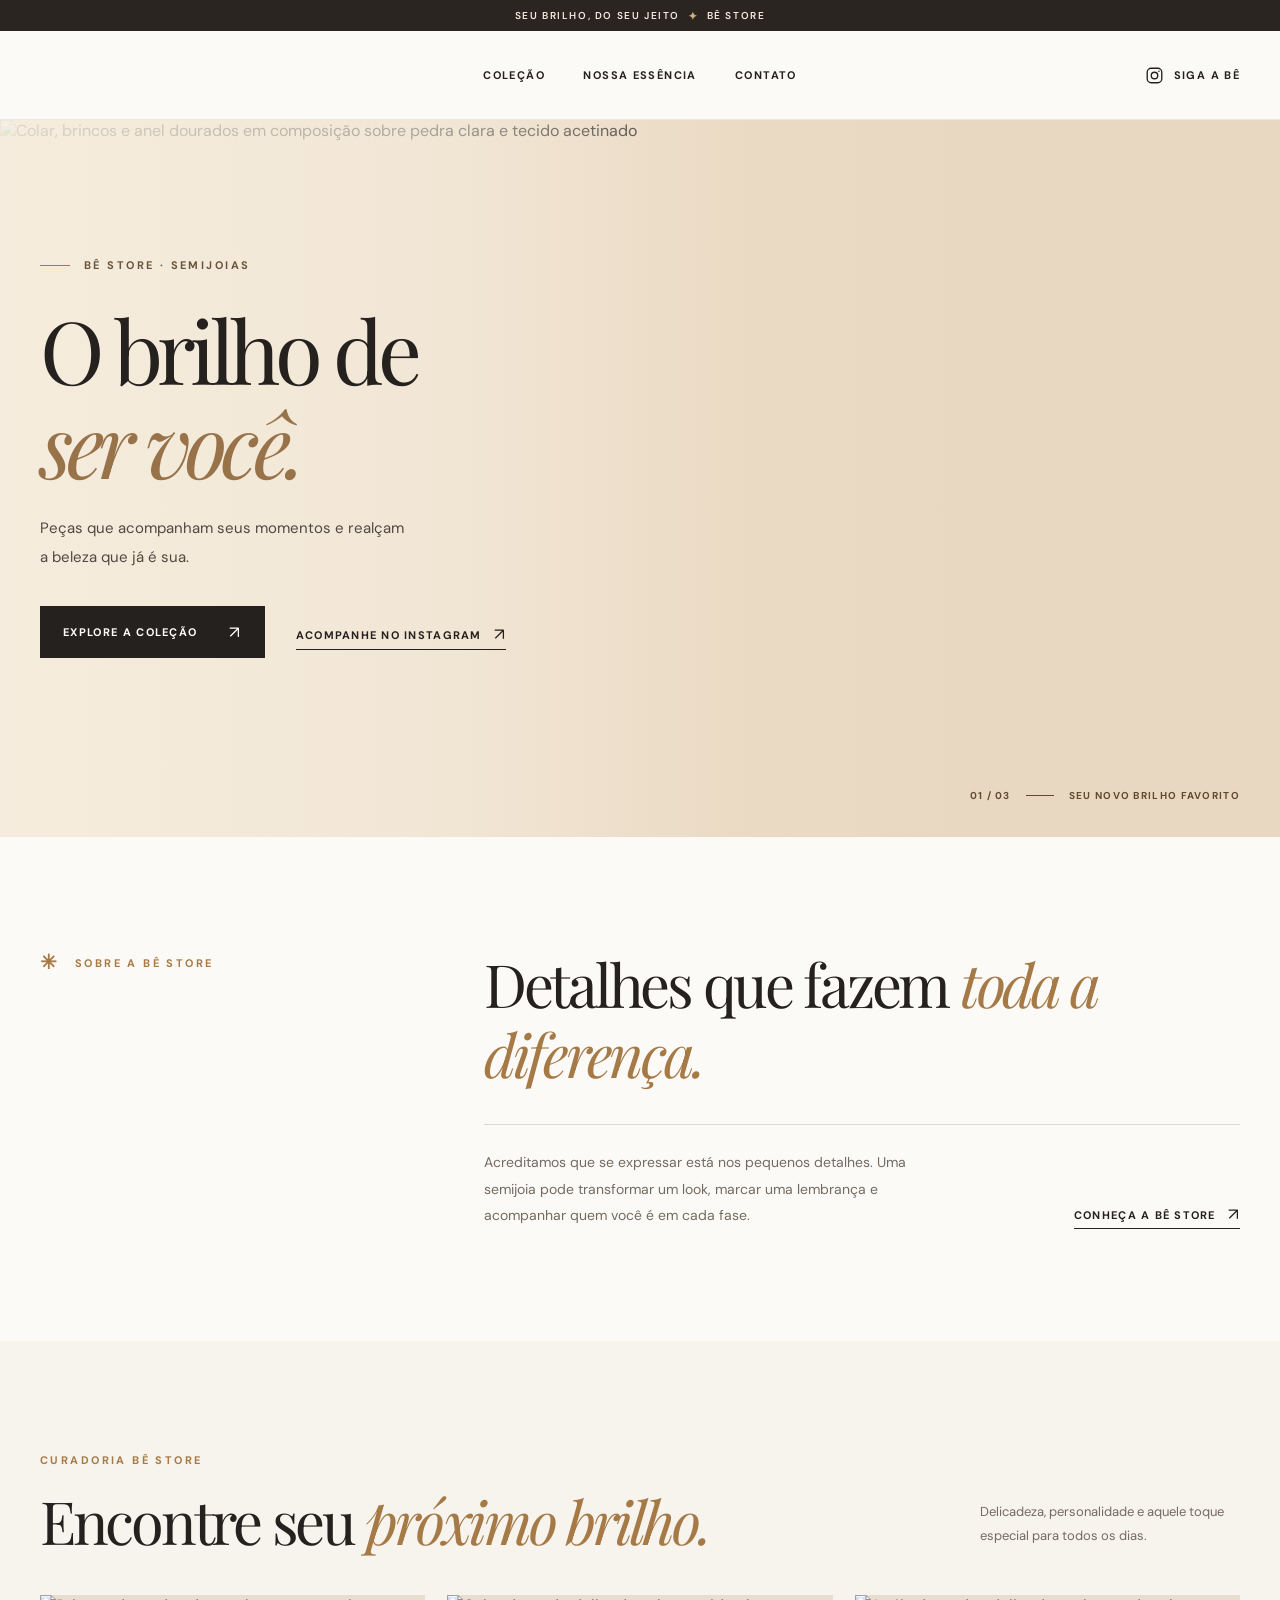
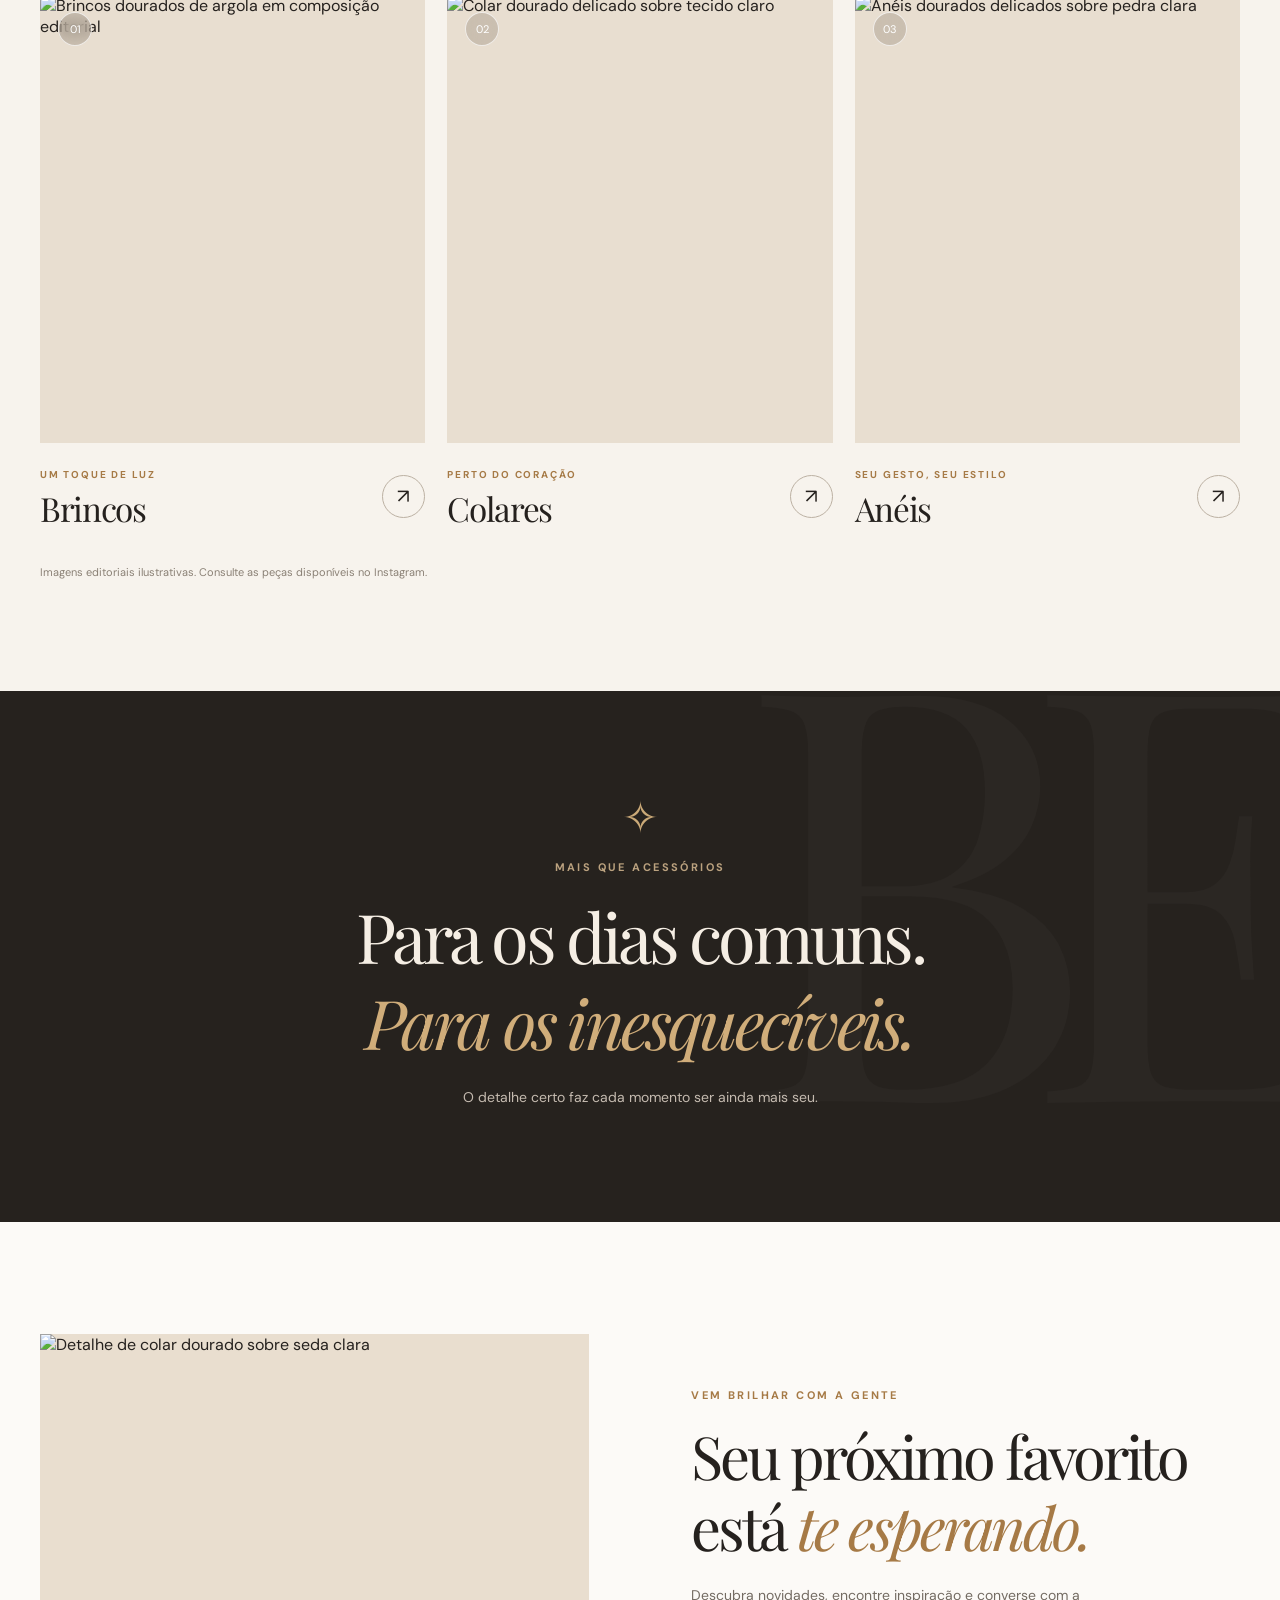
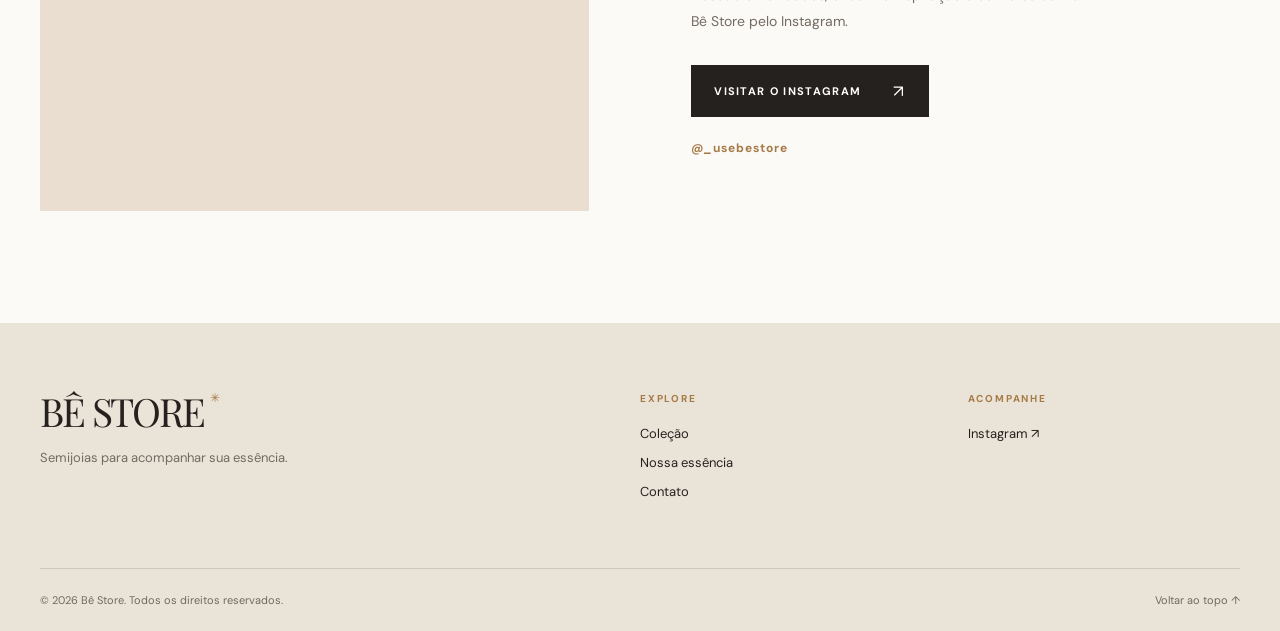
==== index.html @ 32f381be "Add files via upload" ====
<!doctype html>
<html lang="pt-BR">
  <head>
    <meta charset="UTF-8" />
    <meta name="viewport" content="width=device-width, initial-scale=1, viewport-fit=cover" />
    <meta name="theme-color" content="#f7f3ed" />
    <meta name="description" content="Bê Store: semijoias para acompanhar sua essência, todos os dias. Conheça a marca e descubra as novidades no Instagram." />
    <meta property="og:title" content="Bê Store | Semijoias para ser você" />
    <meta property="og:description" content="Peças para iluminar o que você tem de mais bonito: sua própria essência." />
    <meta property="og:type" content="website" />
    <meta property="og:image" content="assets/hero-joias.webp" />
    <link rel="icon" href="assets/favicon.svg" type="image/svg+xml" />
    <link rel="preconnect" href="https://fonts.googleapis.com" />
    <link rel="preconnect" href="https://fonts.gstatic.com" crossorigin />
    <link href="https://fonts.googleapis.com/css2?family=DM+Sans:wght@400;500;600;700&family=Playfair+Display:ital,wght@0,400;0,500;1,400&display=swap" rel="stylesheet" />
    <link rel="stylesheet" href="styles.css" />
    <title>Bê Store | Semijoias</title>
  </head>
  <body>
    <a class="skip-link" href="#conteudo">Pular para o conteúdo</a>

    <div class="announcement">Seu brilho, do seu jeito <span aria-hidden="true">✦</span> Bê Store</div>

    <header class="site-header" id="topo">
      <div class="header-inner container">
        <a class="brand" href="#topo" aria-label="Bê Store, voltar ao início">
          <span class="brand-crop"><img src="assets/be-store-logo.png" alt="" width="1050" height="1037" /></span>
        </a>

        <nav class="desktop-nav" aria-label="Navegação principal">
          <a href="#colecao">Coleção</a>
          <a href="#essencia">Nossa essência</a>
          <a href="#contato">Contato</a>
        </nav>

        <a class="header-instagram" href="https://www.instagram.com/_usebestore/" target="_blank" rel="noopener noreferrer" aria-label="Visitar Instagram da Bê Store (abre em outra aba)">
          <svg viewBox="0 0 24 24" fill="none" stroke="currentColor" stroke-width="1.7" aria-hidden="true"><rect x="2.8" y="2.8" width="18.4" height="18.4" rx="5"/><circle cx="12" cy="12" r="4.1"/><circle cx="17.6" cy="6.7" r="1" fill="currentColor" stroke="none"/></svg>
          <span>Siga a Bê</span>
        </a>

        <button class="menu-toggle" type="button" aria-expanded="false" aria-controls="mobile-nav" aria-label="Abrir menu">
          <span></span><span></span>
        </button>
      </div>
      <nav class="mobile-nav" id="mobile-nav" aria-label="Navegação para celular" hidden>
        <a href="#colecao">Coleção</a>
        <a href="#essencia">Nossa essência</a>
        <a href="#contato">Contato</a>
        <a href="https://www.instagram.com/_usebestore/" target="_blank" rel="noopener noreferrer">Instagram ↗</a>
      </nav>
    </header>

    <main id="conteudo">
      <section class="hero" aria-labelledby="hero-title">
        <img class="hero-image" src="assets/hero-joias.webp" alt="Colar, brincos e anel dourados em composição sobre pedra clara e tecido acetinado" width="1536" height="1024" fetchpriority="high" />
        <div class="hero-shade"></div>
        <div class="hero-content container">
          <p class="eyebrow"><span class="eyebrow-line"></span> Bê Store · Semijoias</p>
          <h1 id="hero-title">O brilho de <em>ser você.</em></h1>
          <p class="hero-copy">Peças que acompanham seus momentos e realçam a beleza que já é sua.</p>
          <div class="hero-actions">
            <a class="button button-dark" href="#colecao">Explore a coleção <span aria-hidden="true">↗</span></a>
            <a class="text-link" href="https://www.instagram.com/_usebestore/" target="_blank" rel="noopener noreferrer">Acompanhe no Instagram <span aria-hidden="true">↗</span></a>
          </div>
        </div>
        <div class="hero-index" aria-hidden="true">01 / 03 <span></span> Seu novo brilho favorito</div>
      </section>

      <section class="intro section-pad" id="essencia" aria-labelledby="intro-title">
        <div class="container intro-grid">
          <div class="section-overline"><span class="tiny-star" aria-hidden="true">✳</span> SOBRE A BÊ STORE</div>
          <div>
            <h2 id="intro-title">Detalhes que fazem <em>toda a diferença.</em></h2>
            <div class="intro-bottom">
              <p>Acreditamos que se expressar está nos pequenos detalhes. Uma semijoia pode transformar um look, marcar uma lembrança e acompanhar quem você é em cada fase.</p>
              <a class="underlined-link" href="https://www.instagram.com/_usebestore/" target="_blank" rel="noopener noreferrer">Conheça a Bê Store <span aria-hidden="true">↗</span></a>
            </div>
          </div>
        </div>
      </section>

      <section class="collections section-pad" id="colecao" aria-labelledby="collections-title">
        <div class="container">
          <div class="section-heading">
            <div>
              <p class="section-overline">CURADORIA BÊ STORE</p>
              <h2 id="collections-title">Encontre seu <em>próximo brilho.</em></h2>
            </div>
            <p>Delicadeza, personalidade e aquele toque especial para todos os dias.</p>
          </div>

          <div class="collection-grid">
            <a class="collection-card" href="https://www.instagram.com/_usebestore/" target="_blank" rel="noopener noreferrer" aria-label="Conhecer brincos da Bê Store no Instagram">
              <div class="card-image-wrap"><img src="assets/brincos.webp" alt="Brincos dourados de argola em composição editorial" width="1024" height="1024" loading="lazy" /><span class="card-number">01</span></div>
              <div class="card-caption"><div><span>UM TOQUE DE LUZ</span><h3>Brincos</h3></div><span class="card-arrow" aria-hidden="true">↗</span></div>
            </a>
            <a class="collection-card" href="https://www.instagram.com/_usebestore/" target="_blank" rel="noopener noreferrer" aria-label="Conhecer colares da Bê Store no Instagram">
              <div class="card-image-wrap"><img src="assets/colares.webp" alt="Colar dourado delicado sobre tecido claro" width="1024" height="1024" loading="lazy" /><span class="card-number">02</span></div>
              <div class="card-caption"><div><span>PERTO DO CORAÇÃO</span><h3>Colares</h3></div><span class="card-arrow" aria-hidden="true">↗</span></div>
            </a>
            <a class="collection-card" href="https://www.instagram.com/_usebestore/" target="_blank" rel="noopener noreferrer" aria-label="Conhecer anéis da Bê Store no Instagram">
              <div class="card-image-wrap"><img src="assets/aneis.webp" alt="Anéis dourados delicados sobre pedra clara" width="1024" height="1024" loading="lazy" /><span class="card-number">03</span></div>
              <div class="card-caption"><div><span>SEU GESTO, SEU ESTILO</span><h3>Anéis</h3></div><span class="card-arrow" aria-hidden="true">↗</span></div>
            </a>
          </div>
          <p class="image-note">Imagens editoriais ilustrativas. Consulte as peças disponíveis no Instagram.</p>
        </div>
      </section>

      <section class="manifesto" aria-labelledby="manifesto-title">
        <div class="manifesto-decoration" aria-hidden="true">BÊ</div>
        <div class="container manifesto-inner">
          <span class="manifesto-star" aria-hidden="true">✧</span>
          <p class="section-overline">MAIS QUE ACESSÓRIOS</p>
          <h2 id="manifesto-title">Para os dias comuns.<br /><em>Para os inesquecíveis.</em></h2>
          <p>O detalhe certo faz cada momento ser ainda mais seu.</p>
        </div>
      </section>

      <section class="contact section-pad" id="contato" aria-labelledby="contact-title">
        <div class="container contact-grid">
          <div class="contact-photo"><img src="assets/colares.webp" alt="Detalhe de colar dourado sobre seda clara" width="1024" height="1024" loading="lazy" /></div>
          <div class="contact-content">
            <p class="section-overline">VEM BRILHAR COM A GENTE</p>
            <h2 id="contact-title">Seu próximo favorito está <em>te esperando.</em></h2>
            <p>Descubra novidades, encontre inspiração e converse com a Bê Store pelo Instagram.</p>
            <a class="button button-dark" href="https://www.instagram.com/_usebestore/" target="_blank" rel="noopener noreferrer">Visitar o Instagram <span aria-hidden="true">↗</span></a>
            <span class="instagram-handle">@_usebestore</span>
          </div>
        </div>
      </section>
    </main>

    <footer class="footer">
      <div class="container footer-main">
        <div>
          <a class="footer-wordmark" href="#topo">BÊ STORE<span aria-hidden="true">✳</span></a>
          <p>Semijoias para acompanhar sua essência.</p>
        </div>
        <div class="footer-links"><span>EXPLORE</span><a href="#colecao">Coleção</a><a href="#essencia">Nossa essência</a><a href="#contato">Contato</a></div>
        <div class="footer-links"><span>ACOMPANHE</span><a href="https://www.instagram.com/_usebestore/" target="_blank" rel="noopener noreferrer">Instagram ↗</a></div>
      </div>
      <div class="container footer-bottom"><span>© <span id="year">2026</span> Bê Store. Todos os direitos reservados.</span><a href="#topo">Voltar ao topo ↑</a></div>
    </footer>

    <script src="script.js" defer></script>
  </body>
</html>
---- styles.css ----
:root {
  --ink: #25211e;
  --muted: #736b62;
  --gold: #a67a46;
  --cream: #f7f3ed;
  --ivory: #fcfaf7;
  --line: #ded7cc;
  --ease-out: cubic-bezier(0.23, 1, 0.32, 1);
}

*, *::before, *::after { box-sizing: border-box; }
html { scroll-behavior: smooth; scroll-padding-top: 80px; }
body { margin: 0; min-width: 320px; color: var(--ink); background: var(--ivory); font-family: "DM Sans", Arial, sans-serif; -webkit-font-smoothing: antialiased; }
img { display: block; max-width: 100%; }
a { color: inherit; text-decoration: none; }
button { font: inherit; }
button, a { -webkit-tap-highlight-color: transparent; }
button:focus-visible, a:focus-visible { outline: 2px solid var(--gold); outline-offset: 4px; }
::selection { background: #d9bd95; color: var(--ink); }
.container { width: min(100% - 80px, 1360px); margin-inline: auto; }
.section-pad { padding-block: 112px; }
.skip-link { position: absolute; z-index: 100; top: -60px; left: 12px; padding: 12px 16px; background: var(--ink); color: white; }
.skip-link:focus { top: 12px; }

.announcement { min-height: 31px; display: flex; align-items: center; justify-content: center; gap: 8px; background: #2a2520; color: #f4ebdf; font-size: 10px; font-weight: 600; letter-spacing: .16em; text-transform: uppercase; text-align: center; padding: 6px 12px; }
.announcement span { color: #d1ad7b; font-size: 11px; }
.site-header { position: relative; z-index: 20; background: rgba(252, 250, 247, .97); border-bottom: 1px solid rgba(82, 69, 55, .1); }
.header-inner { height: 88px; display: grid; grid-template-columns: 1fr auto 1fr; align-items: center; gap: 24px; }
.brand { width: 171px; height: 76px; overflow: hidden; display: block; position: relative; }
.brand-crop { position: absolute; width: 171px; height: 76px; inset: 0; overflow: hidden; }
.brand-crop img { position: absolute; max-width: none; width: 210px; height: auto; left: -20px; top: -65px; }
.desktop-nav { display: flex; align-items: center; gap: clamp(26px, 3vw, 48px); }
.desktop-nav a, .header-instagram { font-size: 11px; font-weight: 700; letter-spacing: .125em; text-transform: uppercase; }
.desktop-nav a { position: relative; padding-block: 14px; }
.desktop-nav a::after { content: ""; position: absolute; left: 0; right: 100%; bottom: 8px; height: 1px; background: var(--gold); transition: right 220ms var(--ease-out); }
.desktop-nav a:hover::after, .desktop-nav a:focus-visible::after { right: 0; }
.header-instagram { display: inline-flex; justify-self: end; align-items: center; gap: 10px; transition: color 180ms ease; }
.header-instagram:hover { color: var(--gold); }
.header-instagram svg { width: 19px; height: 19px; }
.menu-toggle, .mobile-nav { display: none; }

.hero { position: relative; min-height: min(690px, 74vw); min-height: clamp(580px, 56vw, 760px); overflow: hidden; display: flex; align-items: center; background: #e9d8c1; }
.hero-image, .hero-shade { position: absolute; inset: 0; width: 100%; height: 100%; }
.hero-image { object-fit: cover; object-position: center 54%; }
.hero-shade { background: linear-gradient(90deg, rgba(247, 239, 225, .88) 0%, rgba(247, 239, 225, .66) 32%, rgba(247, 239, 225, .08) 59%, transparent 78%); }
.hero-content { position: relative; z-index: 1; padding-block: 60px 100px; }
.eyebrow, .section-overline { font-size: 11px; font-weight: 700; letter-spacing: .22em; text-transform: uppercase; }
.eyebrow { display: flex; align-items: center; gap: 14px; margin: 0 0 30px; color: #69543c; }
.eyebrow-line { width: 30px; height: 1px; background: var(--gold); }
h1, h2, h3, p { margin-top: 0; }
h1, h2, h3 { font-family: "Playfair Display", Georgia, serif; font-weight: 400; }
h1 em, h2 em { font-weight: 400; }
.hero h1 { max-width: 650px; font-size: clamp(64px, 6.8vw, 106px); letter-spacing: -.068em; line-height: 1.08; margin-bottom: 24px; }
.hero h1 em { display: block; color: #987349; }
.hero-copy { max-width: 370px; color: #514840; font-size: 15px; line-height: 1.9; margin-bottom: 35px; }
.hero-actions { display: flex; flex-wrap: wrap; align-items: center; gap: 31px; }
.button { min-height: 52px; display: inline-flex; align-items: center; justify-content: center; gap: 32px; padding: 0 23px; font-size: 11px; font-weight: 700; letter-spacing: .12em; text-transform: uppercase; transition: transform 160ms var(--ease-out), background-color 180ms ease, color 180ms ease; }
.button:active, .menu-toggle:active, .card-arrow:active { transform: scale(.97); }
.button-dark { background: var(--ink); color: white; }
.button-dark:hover { background: #513e2c; }
.button span, .text-link span, .underlined-link span { font-size: 17px; font-weight: 400; line-height: 1; }
.text-link, .underlined-link { display: inline-flex; align-items: center; gap: 12px; font-size: 11px; font-weight: 700; letter-spacing: .115em; text-transform: uppercase; }
.text-link { border-bottom: 1px solid var(--ink); padding-block: 12px 6px; }
.text-link:hover, .underlined-link:hover { color: var(--gold); }
.hero-index { position: absolute; bottom: 35px; right: max(40px, calc((100vw - 1360px)/2)); display: flex; align-items: center; gap: 15px; color: #62492f; font-size: 10px; font-weight: 700; letter-spacing: .13em; text-transform: uppercase; }
.hero-index span { width: 28px; height: 1px; background: currentColor; }

.intro { background: var(--ivory); }
.intro-grid { display: grid; grid-template-columns: 32% 1fr; gap: 5%; }
.section-overline { color: var(--gold); margin-bottom: 19px; }
.tiny-star { font-size: 20px; vertical-align: -2px; margin-right: 10px; }
.intro h2, .section-heading h2, .contact h2 { font-size: clamp(45px, 4.65vw, 72px); letter-spacing: -.055em; line-height: 1.18; }
.intro h2 { max-width: 750px; margin-bottom: 35px; }
.intro h2 em, .section-heading h2 em, .contact h2 em { color: var(--gold); }
.intro-bottom { display: flex; align-items: end; justify-content: space-between; gap: 44px; border-top: 1px solid var(--line); padding-top: 24px; }
.intro-bottom p { color: var(--muted); max-width: 450px; line-height: 1.9; font-size: 14px; margin: 0; }
.underlined-link { flex: none; padding-bottom: 5px; border-bottom: 1px solid currentColor; }

.collections { background: var(--cream); }
.section-heading { display: flex; align-items: end; justify-content: space-between; gap: 50px; margin-bottom: 39px; }
.section-heading h2 { margin-bottom: 0; }
.section-heading > p { max-width: 260px; margin-bottom: 9px; color: var(--muted); font-size: 13px; line-height: 1.8; }
.collection-grid { display: grid; grid-template-columns: repeat(3, minmax(0, 1fr)); gap: 22px; }
.collection-card { min-width: 0; }
.card-image-wrap { position: relative; overflow: hidden; aspect-ratio: .86; background: #e8ded0; }
.card-image-wrap img { width: 100%; height: 100%; object-fit: cover; transition: transform 650ms var(--ease-out); }
.collection-card:hover .card-image-wrap img { transform: scale(1.045); }
.card-number { position: absolute; top: 17px; left: 18px; display: grid; place-items: center; width: 34px; height: 34px; border: 1px solid rgba(255,255,255,.7); border-radius: 50%; color: #fff; background: rgba(67,50,34,.18); backdrop-filter: blur(8px); font-size: 11px; }
.card-caption { display: flex; justify-content: space-between; align-items: center; gap: 18px; padding-top: 19px; }
.card-caption div > span { color: var(--gold); font-size: 10px; font-weight: 700; letter-spacing: .18em; }
.card-caption h3 { font-size: clamp(29px, 2.6vw, 40px); letter-spacing: -.04em; margin: 3px 0 0; }
.card-arrow { display: grid; place-items: center; flex: none; width: 43px; height: 43px; border: 1px solid #bcb1a3; border-radius: 50%; font-size: 20px; transition: transform 160ms var(--ease-out), background-color 180ms ease, color 180ms ease; }
.collection-card:hover .card-arrow { background: var(--ink); color: white; transform: translate(2px, -2px); }
.image-note { color: #8a8075; font-size: 11px; margin: 35px 0 0; }

.manifesto { position: relative; overflow: hidden; background: #26221e; color: #f5eee4; text-align: center; }
.manifesto-inner { position: relative; z-index: 1; padding-block: 106px 111px; }
.manifesto-decoration { position: absolute; top: -115px; right: -25px; font-family: "Playfair Display", Georgia, serif; font-size: min(45vw, 640px); letter-spacing: -.12em; line-height: 1; color: rgba(255,255,255,.025); pointer-events: none; }
.manifesto-star { display: block; margin-bottom: 19px; color: #cbaa78; font-size: 44px; font-family: Georgia, serif; line-height: 1; }
.manifesto .section-overline { color: #bba27f; }
.manifesto h2 { font-size: clamp(43px, 5.35vw, 78px); line-height: 1.25; letter-spacing: -.055em; margin: 0 auto 21px; }
.manifesto h2 em { color: #d0ad7a; }
.manifesto-inner > p:last-child { color: #c5bbb0; font-size: 14px; line-height: 1.8; margin-bottom: 0; }

.contact { background: var(--ivory); }
.contact-grid { display: grid; grid-template-columns: 1fr 1fr; align-items: center; gap: clamp(55px, 8vw, 145px); }
.contact-photo { aspect-ratio: 1.15; overflow: hidden; background: #e9decf; }
.contact-photo img { width: 100%; height: 100%; object-fit: cover; }
.contact h2 { max-width: 560px; margin-bottom: 20px; }
.contact-content > p:not(.section-overline) { max-width: 395px; margin-bottom: 30px; color: var(--muted); font-size: 14px; line-height: 1.9; }
.contact-content .button { margin-bottom: 23px; }
.instagram-handle { display: block; color: var(--gold); font-size: 12px; font-weight: 700; letter-spacing: .08em; }

.footer { background: #eae3d8; }
.footer-main { display: grid; grid-template-columns: 2fr 1fr 1fr; gap: 55px; padding-block: 69px 68px; }
.footer-wordmark { display: inline-flex; align-items: start; gap: 6px; font-family: "Playfair Display", Georgia, serif; font-size: 39px; letter-spacing: -.055em; line-height: 1; }
.footer-wordmark span { color: var(--gold); font-family: Arial, sans-serif; font-size: 12px; }
.footer-main p { margin: 17px 0 0; color: var(--muted); font-size: 13px; }
.footer-links { display: flex; flex-direction: column; align-items: start; gap: 12px; font-size: 13px; }
.footer-links span { margin-bottom: 8px; color: var(--gold); font-size: 10px; font-weight: 700; letter-spacing: .18em; }
.footer-links a:hover, .footer-bottom a:hover { color: var(--gold); }
.footer-bottom { display: flex; justify-content: space-between; align-items: center; gap: 20px; min-height: 63px; border-top: 1px solid #d2c8ba; color: #71695f; font-size: 11px; }

@media (max-width: 960px) {
  .container { width: min(100% - 52px, 1360px); }
  .header-inner { grid-template-columns: auto 1fr auto; }
  .desktop-nav { gap: 22px; }
  .hero h1 { font-size: clamp(62px, 7vw, 80px); }
  .intro-grid { grid-template-columns: 25% 1fr; }
  .intro-bottom { display: block; }
  .intro-bottom .underlined-link { margin-top: 24px; }
  .hero-index { right: 26px; }
}

@media (max-width: 760px) {
  html { scroll-padding-top: 68px; }
  .container { width: min(100% - 36px, 1360px); }
  .section-pad { padding-block: 76px; }
  .announcement { min-height: 28px; font-size: 9px; letter-spacing: .1em; }
  .header-inner { height: 70px; display: flex; justify-content: space-between; }
  .brand { width: 143px; height: 63px; }
  .brand-crop { transform: scale(.82); transform-origin: top left; }
  .desktop-nav, .header-instagram { display: none; }
  .menu-toggle { display: flex; width: 44px; height: 44px; border: 0; background: transparent; flex-direction: column; align-items: center; justify-content: center; gap: 6px; cursor: pointer; transition: transform 160ms var(--ease-out); }
  .menu-toggle span { width: 23px; height: 1.5px; background: var(--ink); transition: transform 180ms var(--ease-out); }
  .menu-toggle[aria-expanded="true"] span:first-child { transform: translateY(3.75px) rotate(45deg); }
  .menu-toggle[aria-expanded="true"] span:last-child { transform: translateY(-3.75px) rotate(-45deg); }
  .mobile-nav:not([hidden]) { display: flex; flex-direction: column; gap: 0; padding: 8px 18px 18px; background: var(--ivory); border-top: 1px solid var(--line); box-shadow: 0 20px 30px rgba(34,28,21,.1); }
  .mobile-nav a { padding: 15px 3px; border-bottom: 1px solid var(--line); font-family: "Playfair Display", Georgia, serif; font-size: 22px; }
  .mobile-nav a:last-child { color: var(--gold); border-bottom: 0; }
  .hero { min-height: 740px; min-height: min(740px, calc(100svh - 98px)); align-items: start; }
  .hero-image { object-position: 62% center; }
  .hero-shade { background: linear-gradient(180deg, rgba(247,239,225,.98), rgba(247,239,225,.87) 37%, rgba(247,239,225,.18) 67%, transparent 100%); }
  .hero-content { padding-top: 67px; padding-bottom: 100px; }
  .eyebrow { margin-bottom: 20px; font-size: 10px; }
  .hero h1 { max-width: 590px; font-size: clamp(58px, 10vw, 78px); margin-bottom: 18px; }
  .hero-copy { max-width: 350px; font-size: 14px; line-height: 1.75; margin-bottom: 24px; }
  .hero-actions { gap: 19px; }
  .hero-index { bottom: 19px; right: 18px; font-size: 9px; }
  .intro-grid { grid-template-columns: 1fr; gap: 20px; }
  .intro h2, .section-heading h2, .contact h2 { font-size: clamp(44px, 7vw, 62px); }
  .intro h2 { margin-bottom: 27px; }
  .intro-bottom { max-width: 630px; }
  .section-heading { display: block; margin-bottom: 28px; }
  .section-heading > p { max-width: 450px; margin-top: 18px; }
  .collection-grid { gap: 12px; }
  .card-caption { align-items: end; }
  .card-caption h3 { font-size: 26px; }
  .card-caption div > span { font-size: 8px; }
  .card-arrow { width: 34px; height: 34px; font-size: 17px; }
  .contact-grid { gap: 36px; }
  .contact h2 { font-size: 44px; }
  .footer-main { grid-template-columns: 1.5fr 1fr 1fr; gap: 25px; }
}

@media (max-width: 560px) {
  .hero { min-height: 700px; min-height: max(640px, calc(100svh - 98px)); }
  .hero-image { object-position: 61% center; }
  .hero h1 { font-size: clamp(54px, 12vw, 67px); }
  .hero-actions { align-items: start; flex-direction: column; gap: 12px; }
  .hero-index { left: 18px; right: auto; }
  .collection-grid { grid-template-columns: 1fr; gap: 37px; }
  .card-image-wrap { aspect-ratio: 1.08; }
  .card-caption { padding-top: 14px; }
  .card-caption h3 { font-size: 34px; }
  .card-caption div > span { font-size: 9px; }
  .card-arrow { width: 40px; height: 40px; }
  .manifesto-inner { padding-block: 85px; }
  .manifesto h2 { font-size: clamp(40px, 8.5vw, 54px); }
  .contact-grid { grid-template-columns: 1fr; gap: 39px; }
  .contact-photo { aspect-ratio: 1.15; }
  .contact h2 { font-size: clamp(44px, 9vw, 56px); }
  .footer-main { grid-template-columns: 1fr 1fr; gap: 38px 18px; padding-block: 58px; }
  .footer-main > div:first-child { grid-column: 1 / -1; }
  .footer-bottom { align-items: start; flex-direction: column; justify-content: center; gap: 8px; padding-block: 20px; }
}

@media (prefers-reduced-motion: reduce) {
  html { scroll-behavior: auto; }
  *, *::before, *::after { animation-duration: .01ms !important; transition-duration: .01ms !important; }
}
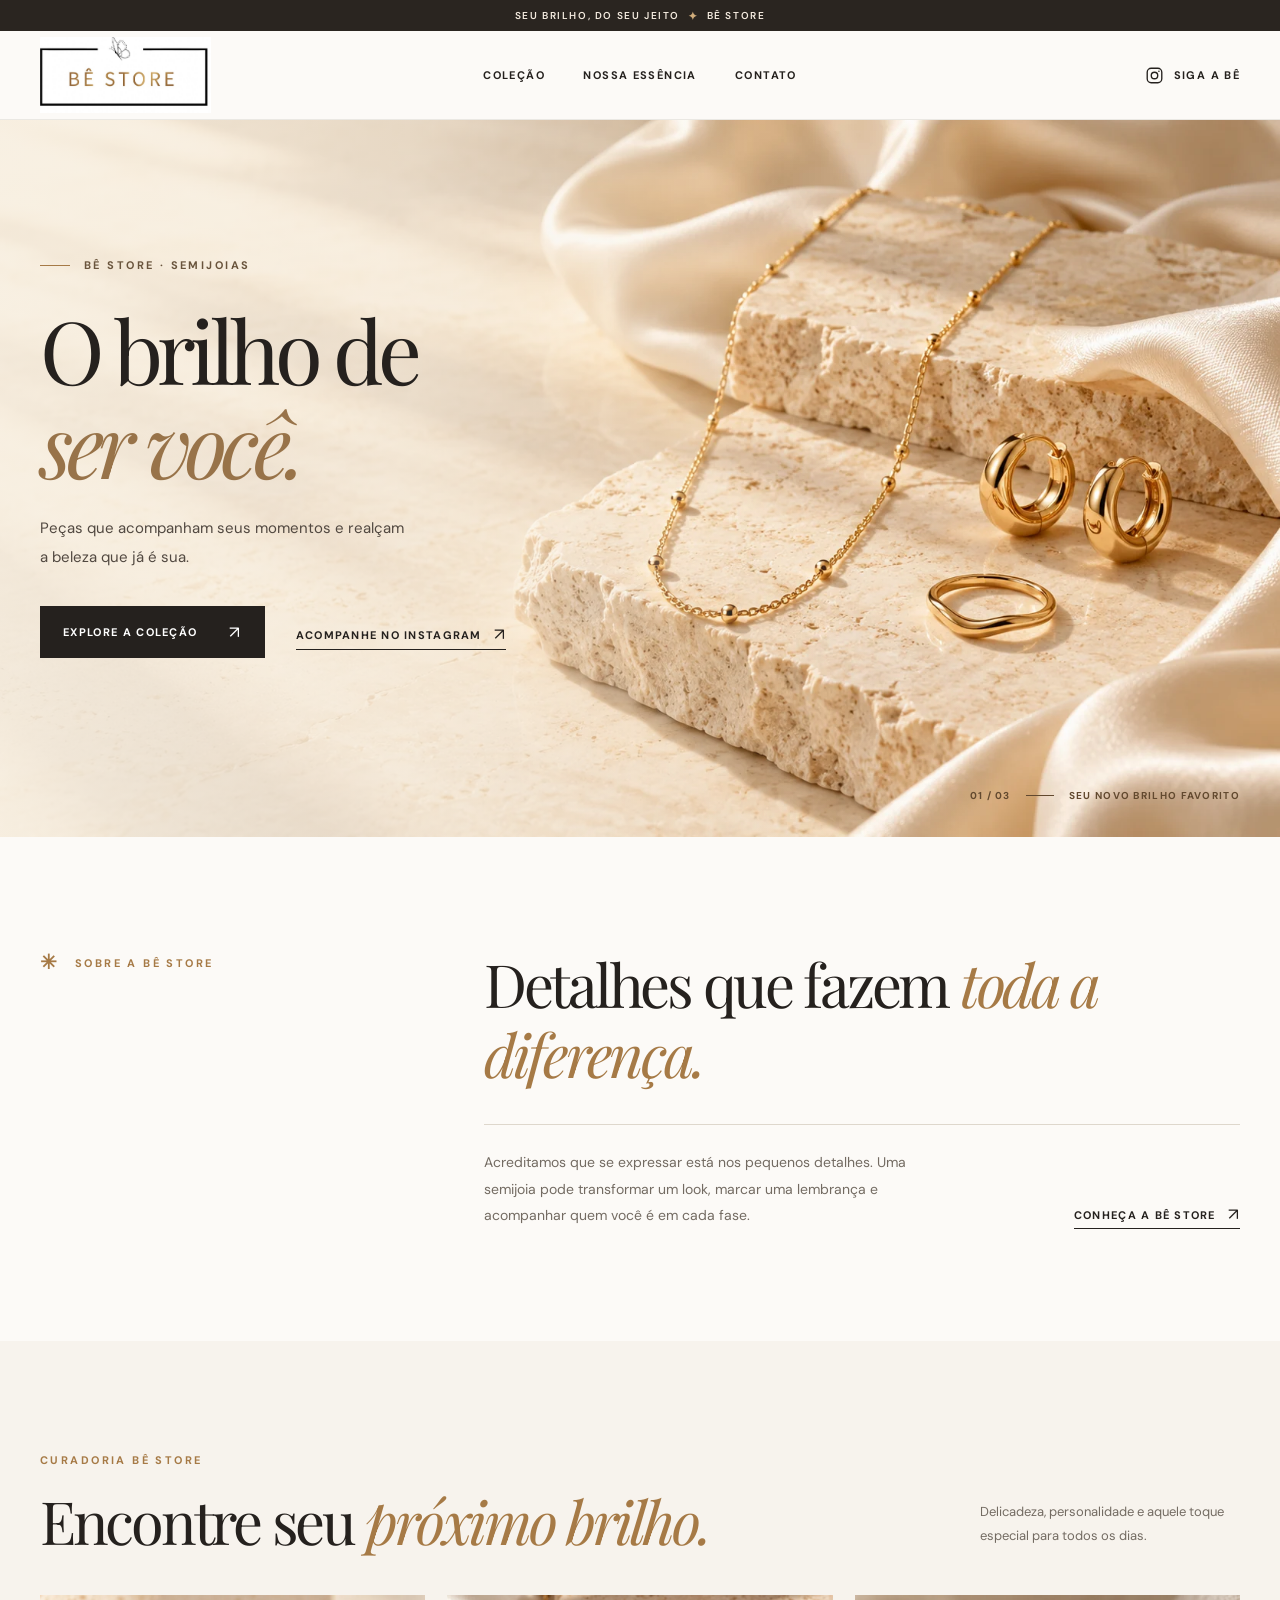
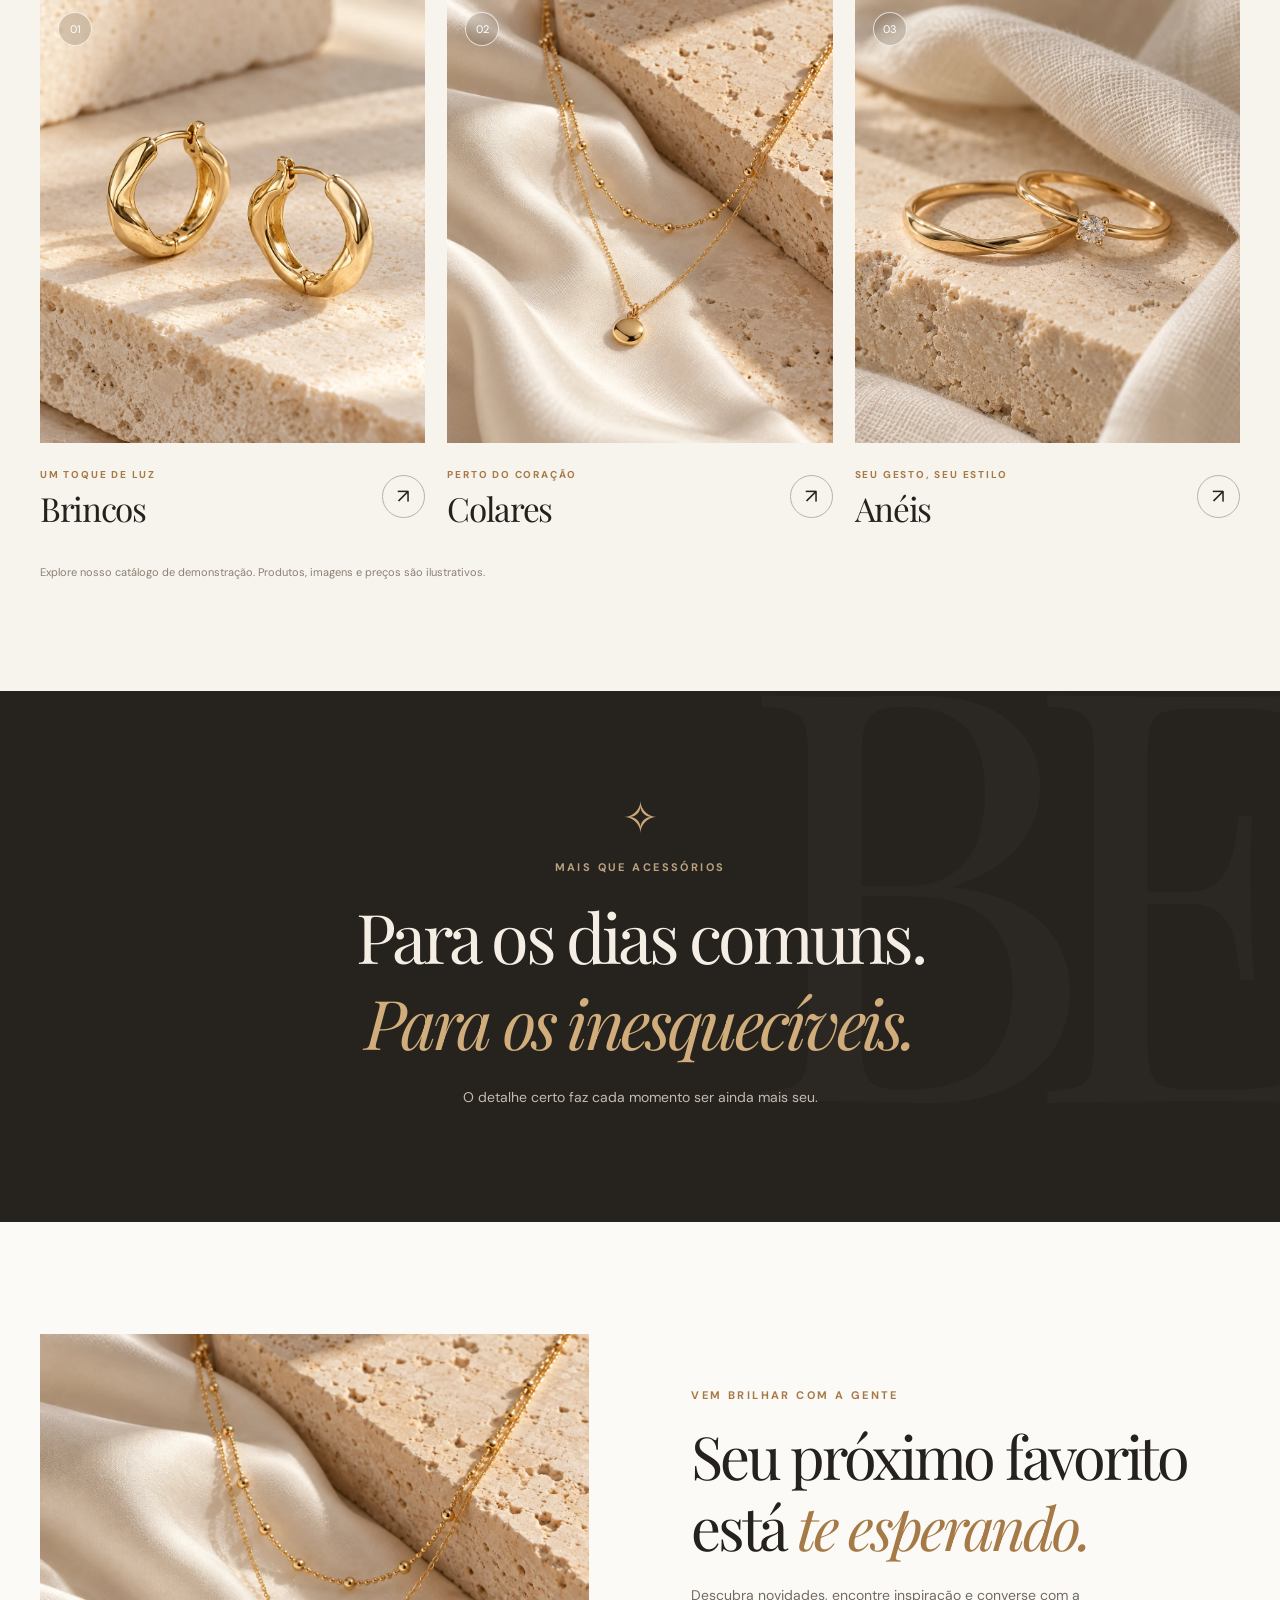
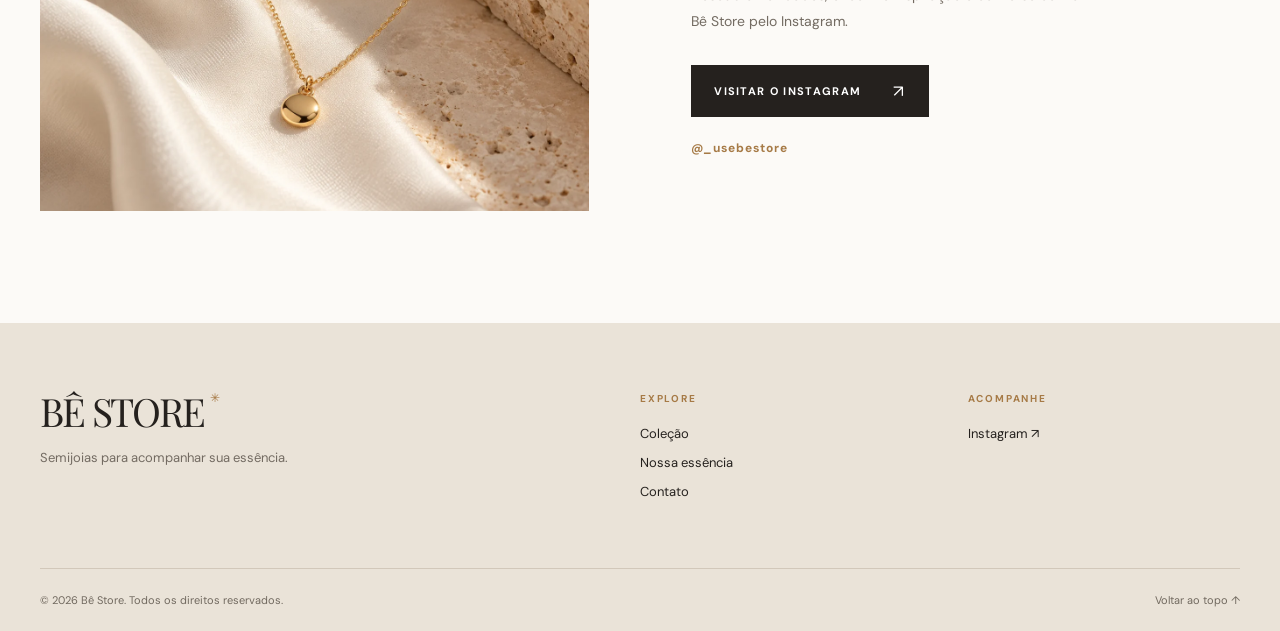
==== commit c606d7f6: "Version 1.0 Catálogo adicionado" ====
--- a/index.html
+++ b/index.html
@@ -28,7 +28,7 @@
         </a>
 
         <nav class="desktop-nav" aria-label="Navegação principal">
-          <a href="#colecao">Coleção</a>
+          <a href="catalogo.html">Coleção</a>
           <a href="#essencia">Nossa essência</a>
           <a href="#contato">Contato</a>
         </nav>
@@ -43,7 +43,7 @@
         </button>
       </div>
       <nav class="mobile-nav" id="mobile-nav" aria-label="Navegação para celular" hidden>
-        <a href="#colecao">Coleção</a>
+        <a href="catalogo.html">Coleção</a>
         <a href="#essencia">Nossa essência</a>
         <a href="#contato">Contato</a>
         <a href="https://www.instagram.com/_usebestore/" target="_blank" rel="noopener noreferrer">Instagram ↗</a>
@@ -59,7 +59,7 @@
           <h1 id="hero-title">O brilho de <em>ser você.</em></h1>
           <p class="hero-copy">Peças que acompanham seus momentos e realçam a beleza que já é sua.</p>
           <div class="hero-actions">
-            <a class="button button-dark" href="#colecao">Explore a coleção <span aria-hidden="true">↗</span></a>
+            <a class="button button-dark" href="catalogo.html">Explore a coleção <span aria-hidden="true">↗</span></a>
             <a class="text-link" href="https://www.instagram.com/_usebestore/" target="_blank" rel="noopener noreferrer">Acompanhe no Instagram <span aria-hidden="true">↗</span></a>
           </div>
         </div>
@@ -90,20 +90,20 @@
           </div>
 
           <div class="collection-grid">
-            <a class="collection-card" href="https://www.instagram.com/_usebestore/" target="_blank" rel="noopener noreferrer" aria-label="Conhecer brincos da Bê Store no Instagram">
+            <a class="collection-card" href="catalogo.html?categoria=brincos" aria-label="Abrir catálogo de brincos da Bê Store">
               <div class="card-image-wrap"><img src="assets/brincos.webp" alt="Brincos dourados de argola em composição editorial" width="1024" height="1024" loading="lazy" /><span class="card-number">01</span></div>
               <div class="card-caption"><div><span>UM TOQUE DE LUZ</span><h3>Brincos</h3></div><span class="card-arrow" aria-hidden="true">↗</span></div>
             </a>
-            <a class="collection-card" href="https://www.instagram.com/_usebestore/" target="_blank" rel="noopener noreferrer" aria-label="Conhecer colares da Bê Store no Instagram">
+            <a class="collection-card" href="catalogo.html?categoria=colares" aria-label="Abrir catálogo de colares da Bê Store">
               <div class="card-image-wrap"><img src="assets/colares.webp" alt="Colar dourado delicado sobre tecido claro" width="1024" height="1024" loading="lazy" /><span class="card-number">02</span></div>
               <div class="card-caption"><div><span>PERTO DO CORAÇÃO</span><h3>Colares</h3></div><span class="card-arrow" aria-hidden="true">↗</span></div>
             </a>
-            <a class="collection-card" href="https://www.instagram.com/_usebestore/" target="_blank" rel="noopener noreferrer" aria-label="Conhecer anéis da Bê Store no Instagram">
+            <a class="collection-card" href="catalogo.html?categoria=aneis" aria-label="Abrir catálogo de anéis da Bê Store">
               <div class="card-image-wrap"><img src="assets/aneis.webp" alt="Anéis dourados delicados sobre pedra clara" width="1024" height="1024" loading="lazy" /><span class="card-number">03</span></div>
               <div class="card-caption"><div><span>SEU GESTO, SEU ESTILO</span><h3>Anéis</h3></div><span class="card-arrow" aria-hidden="true">↗</span></div>
             </a>
           </div>
-          <p class="image-note">Imagens editoriais ilustrativas. Consulte as peças disponíveis no Instagram.</p>
+          <p class="image-note">Explore nosso catálogo de demonstração. Produtos, imagens e preços são ilustrativos.</p>
         </div>
       </section>
 
@@ -137,7 +137,7 @@
           <a class="footer-wordmark" href="#topo">BÊ STORE<span aria-hidden="true">✳</span></a>
           <p>Semijoias para acompanhar sua essência.</p>
         </div>
-        <div class="footer-links"><span>EXPLORE</span><a href="#colecao">Coleção</a><a href="#essencia">Nossa essência</a><a href="#contato">Contato</a></div>
+        <div class="footer-links"><span>EXPLORE</span><a href="catalogo.html">Coleção</a><a href="#essencia">Nossa essência</a><a href="#contato">Contato</a></div>
         <div class="footer-links"><span>ACOMPANHE</span><a href="https://www.instagram.com/_usebestore/" target="_blank" rel="noopener noreferrer">Instagram ↗</a></div>
       </div>
       <div class="container footer-bottom"><span>© <span id="year">2026</span> Bê Store. Todos os direitos reservados.</span><a href="#topo">Voltar ao topo ↑</a></div>
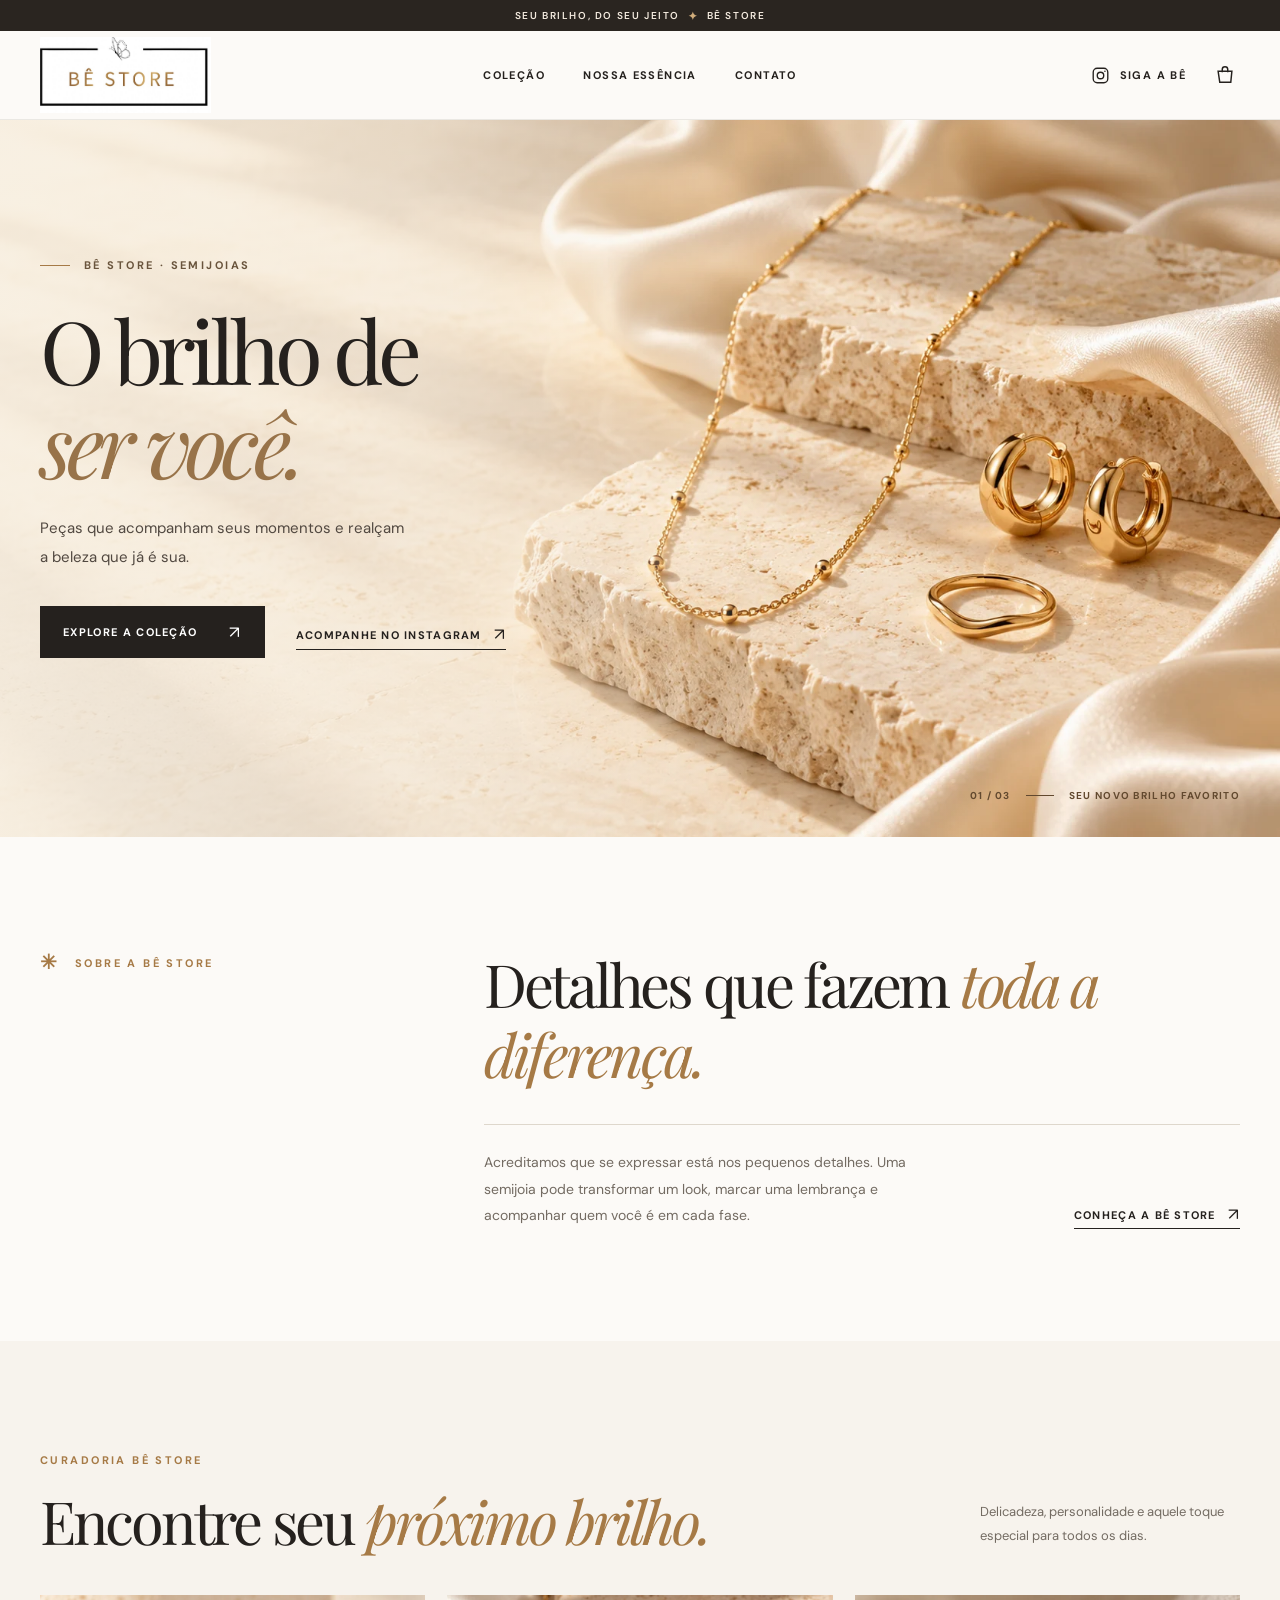
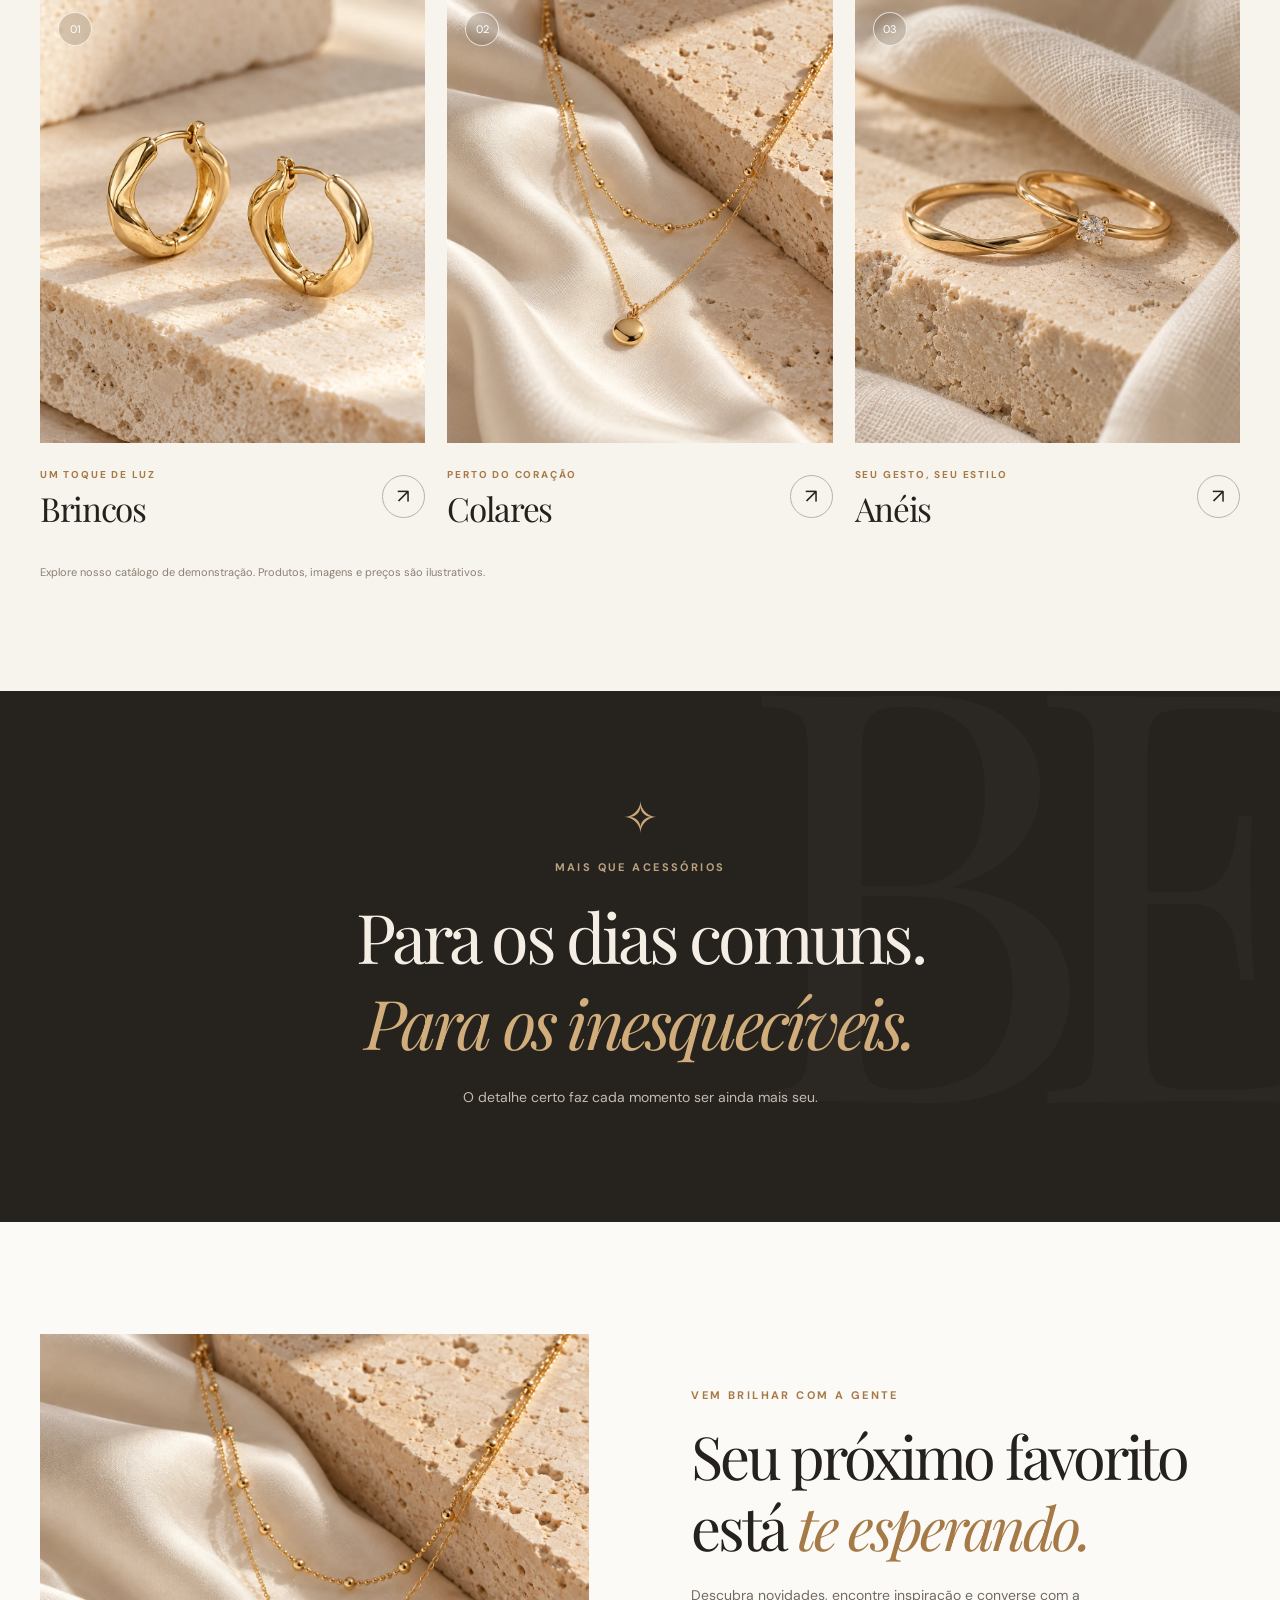
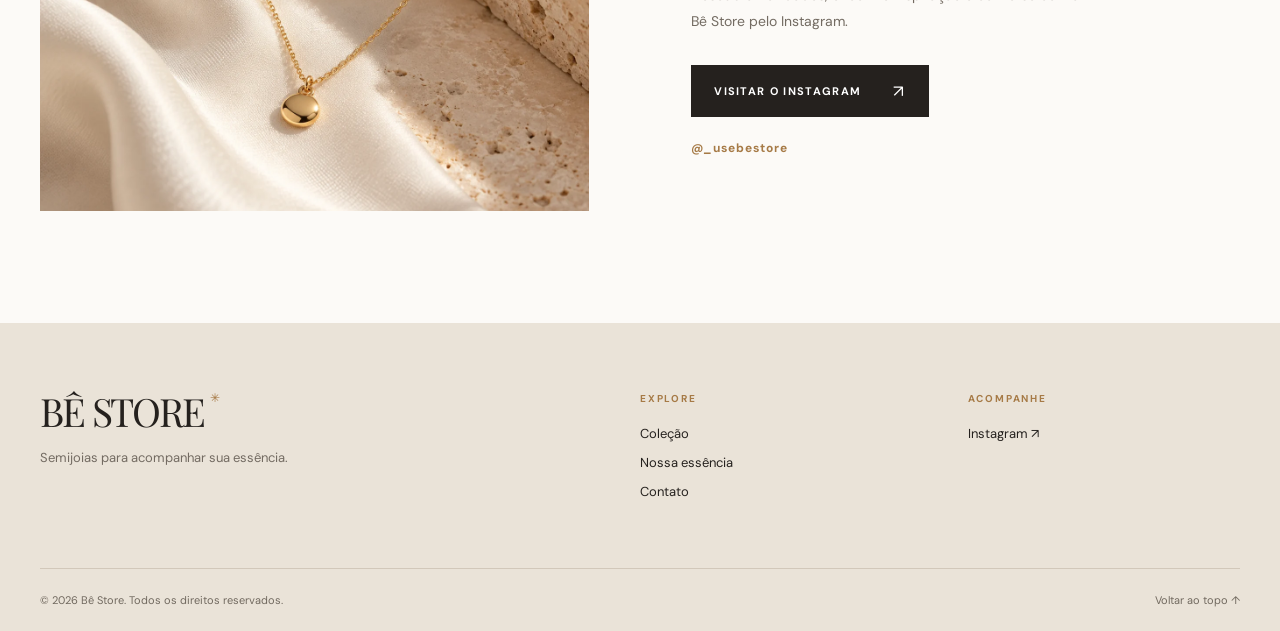
==== commit 1007e59c: "Version 1.1 Adição de fluxo de compra" ====
--- a/index.html
+++ b/index.html
@@ -33,14 +33,14 @@
           <a href="#contato">Contato</a>
         </nav>
 
-        <a class="header-instagram" href="https://www.instagram.com/_usebestore/" target="_blank" rel="noopener noreferrer" aria-label="Visitar Instagram da Bê Store (abre em outra aba)">
-          <svg viewBox="0 0 24 24" fill="none" stroke="currentColor" stroke-width="1.7" aria-hidden="true"><rect x="2.8" y="2.8" width="18.4" height="18.4" rx="5"/><circle cx="12" cy="12" r="4.1"/><circle cx="17.6" cy="6.7" r="1" fill="currentColor" stroke="none"/></svg>
-          <span>Siga a Bê</span>
-        </a>
-
-        <button class="menu-toggle" type="button" aria-expanded="false" aria-controls="mobile-nav" aria-label="Abrir menu">
-          <span></span><span></span>
-        </button>
+        <div class="header-actions">
+          <a class="header-instagram" href="https://www.instagram.com/_usebestore/" target="_blank" rel="noopener noreferrer" aria-label="Visitar Instagram da Bê Store (abre em outra aba)">
+            <svg viewBox="0 0 24 24" fill="none" stroke="currentColor" stroke-width="1.7" aria-hidden="true"><rect x="2.8" y="2.8" width="18.4" height="18.4" rx="5"/><circle cx="12" cy="12" r="4.1"/><circle cx="17.6" cy="6.7" r="1" fill="currentColor" stroke="none"/></svg>
+            <span>Siga a Bê</span>
+          </a>
+          <a class="header-cart" href="carrinho.html" data-cart-link aria-label="Carrinho, 0 itens"><svg viewBox="0 0 24 24" fill="none" stroke="currentColor" stroke-width="1.6" aria-hidden="true"><path d="M4.5 8h15l-1.2 12h-12L4.5 8Z"/><path d="M9 9V6a3 3 0 0 1 6 0v3"/></svg><span class="cart-badge" data-cart-count hidden>0</span></a>
+          <button class="menu-toggle" type="button" aria-expanded="false" aria-controls="mobile-nav" aria-label="Abrir menu"><span></span><span></span></button>
+        </div>
       </div>
       <nav class="mobile-nav" id="mobile-nav" aria-label="Navegação para celular" hidden>
         <a href="catalogo.html">Coleção</a>
@@ -143,6 +143,8 @@
       <div class="container footer-bottom"><span>© <span id="year">2026</span> Bê Store. Todos os direitos reservados.</span><a href="#topo">Voltar ao topo ↑</a></div>
     </footer>
 
+    <script src="products.js" defer></script>
+    <script src="store.js" defer></script>
     <script src="script.js" defer></script>
   </body>
 </html>
--- a/styles.css
+++ b/styles.css
@@ -37,6 +37,13 @@
 .header-instagram { display: inline-flex; justify-self: end; align-items: center; gap: 10px; transition: color 180ms ease; }
 .header-instagram:hover { color: var(--gold); }
 .header-instagram svg { width: 19px; height: 19px; }
+.header-actions { display: flex; justify-self: end; align-items: center; gap: 23px; }
+.header-cart { position: relative; display: grid; place-items: center; width: 31px; height: 38px; transition: color 180ms ease, transform 160ms var(--ease-out); }
+.header-cart:hover { color: var(--gold); }
+.header-cart:active { transform: scale(.97); }
+.header-cart svg { width: 22px; height: 22px; }
+.cart-badge { position: absolute; top: 0; right: -7px; display: grid; place-items: center; min-width: 18px; height: 18px; padding: 0 4px; border-radius: 50%; background: var(--gold); color: white; font-size: 10px; font-weight: 700; }
+.cart-badge[hidden] { display: none; }
 .menu-toggle, .mobile-nav { display: none; }
 
 .hero { position: relative; min-height: min(690px, 74vw); min-height: clamp(580px, 56vw, 760px); overflow: hidden; display: flex; align-items: center; background: #e9d8c1; }
@@ -141,6 +148,8 @@
   .brand { width: 143px; height: 63px; }
   .brand-crop { transform: scale(.82); transform-origin: top left; }
   .desktop-nav, .header-instagram { display: none; }
+  .header-actions { gap: 9px; }
+  .header-cart { width: 40px; height: 44px; }
   .menu-toggle { display: flex; width: 44px; height: 44px; border: 0; background: transparent; flex-direction: column; align-items: center; justify-content: center; gap: 6px; cursor: pointer; transition: transform 160ms var(--ease-out); }
   .menu-toggle span { width: 23px; height: 1.5px; background: var(--ink); transition: transform 180ms var(--ease-out); }
   .menu-toggle[aria-expanded="true"] span:first-child { transform: translateY(3.75px) rotate(45deg); }
